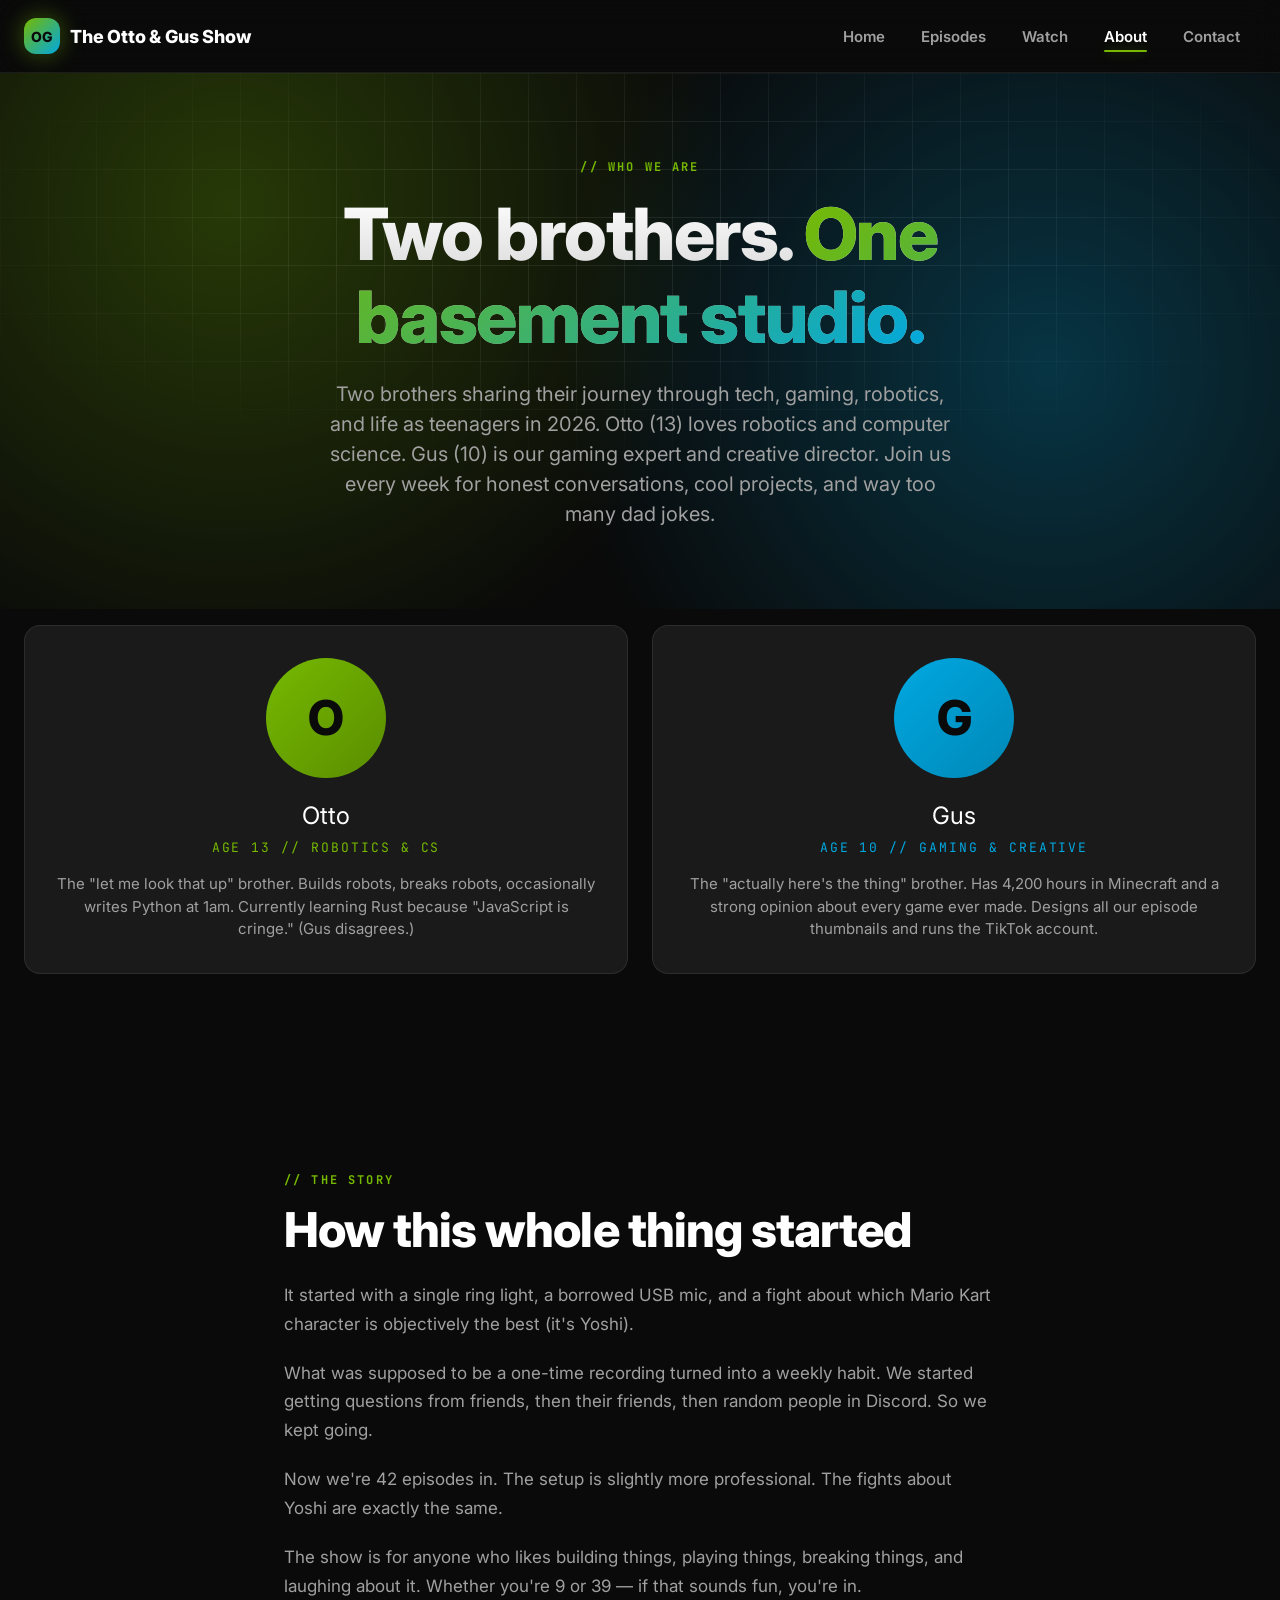
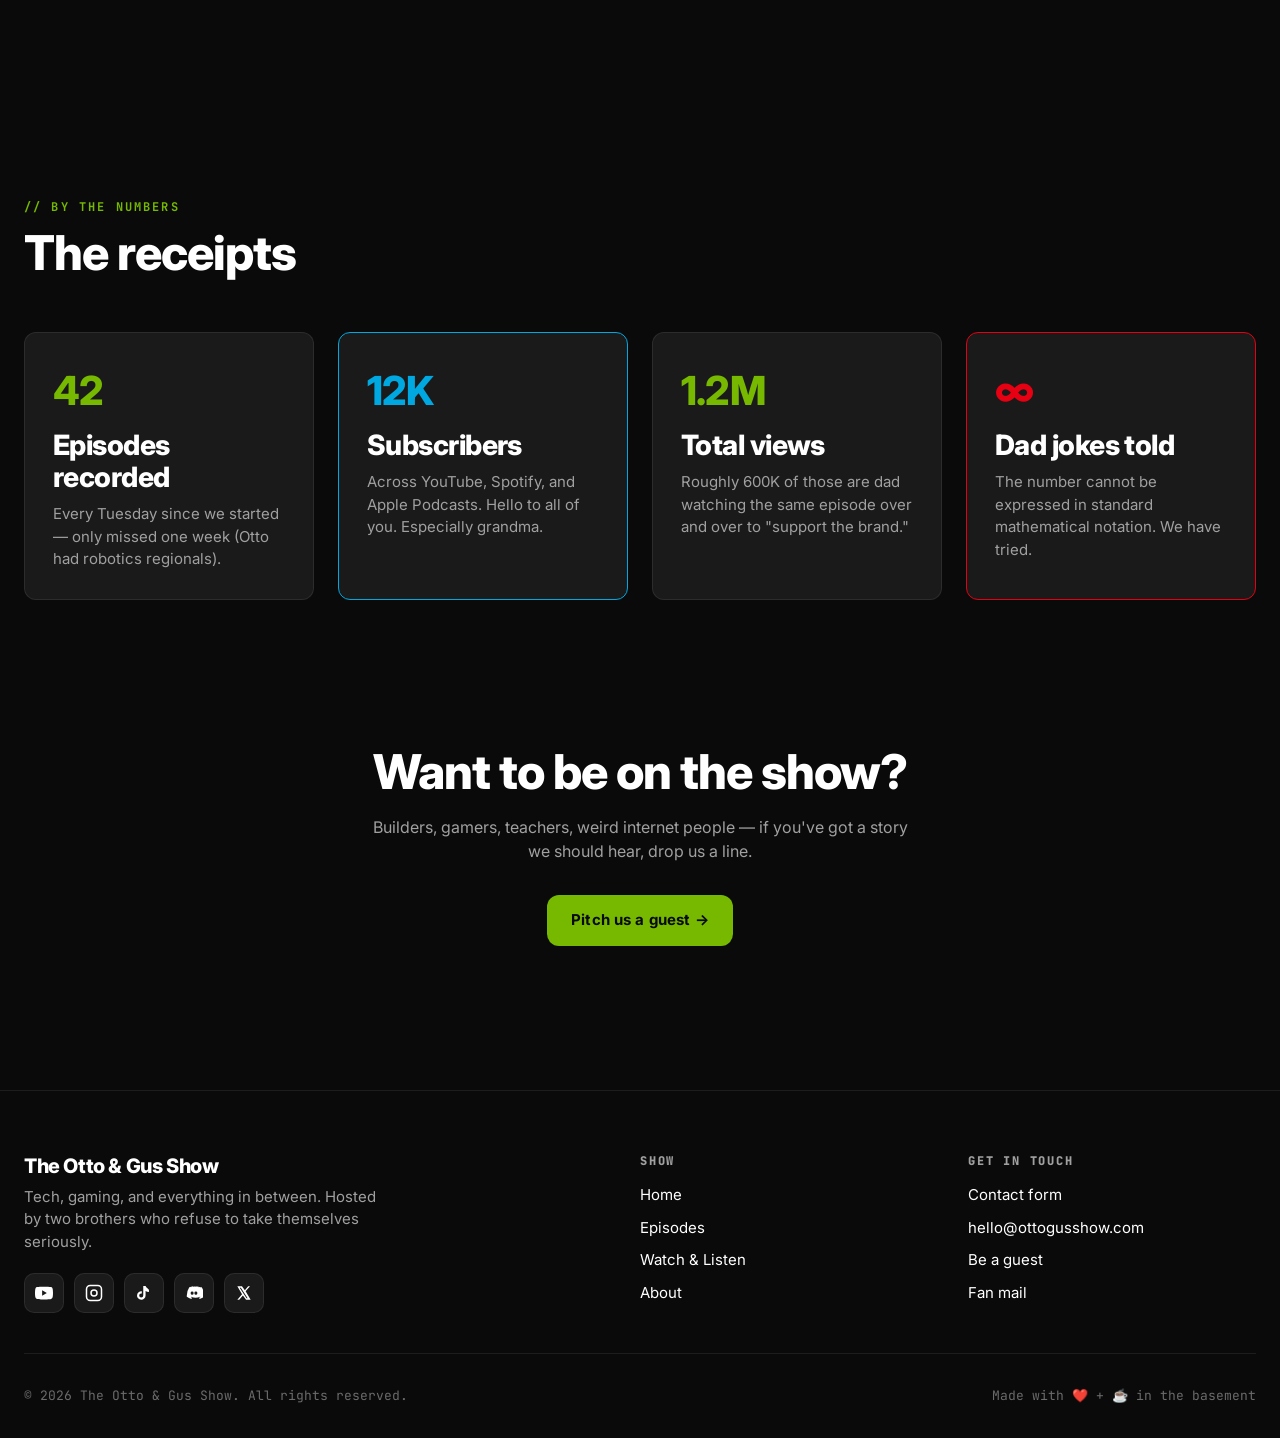
==== about.html @ 0ee4cf7f "Initial commit - The Otto & Gus Show website" ====
<!doctype html>
<html lang="en">
<head>
  <meta charset="utf-8" />
  <meta name="viewport" content="width=device-width, initial-scale=1" />
  <title>About — The Otto & Gus Show</title>
  <meta name="description" content="Two brothers, one podcast. Get to know Otto and Gus." />
  <link rel="stylesheet" href="css/main.css" />
</head>
<body>

  <!-- ==== NAVIGATION ==== -->
  <header class="nav">
    <div class="nav__inner">
      <a class="nav__brand" href="index.html"><span class="nav__logo">OG</span><span>The Otto &amp; Gus Show</span></a>
      <nav>
        <ul class="nav__links">
          <li><a class="nav__link" href="index.html">Home</a></li>
          <li><a class="nav__link" href="episodes.html">Episodes</a></li>
          <li><a class="nav__link" href="watch.html">Watch</a></li>
          <li><a class="nav__link nav__link--active" href="about.html">About</a></li>
          <li><a class="nav__link" href="contact.html">Contact</a></li>
        </ul>
      </nav>
      <button class="nav__toggle" aria-label="Toggle menu" data-nav-toggle>
        <svg width="22" height="22" viewBox="0 0 24 24" fill="none" stroke="currentColor" stroke-width="2.5" stroke-linecap="round"><line x1="3" y1="6" x2="21" y2="6"/><line x1="3" y1="12" x2="21" y2="12"/><line x1="3" y1="18" x2="21" y2="18"/></svg>
      </button>
    </div>
    <div class="nav__mobile" data-nav-mobile>
      <a href="index.html">Home</a>
      <a href="episodes.html">Episodes</a>
      <a href="watch.html">Watch</a>
      <a class="nav__link--active" href="about.html">About</a>
      <a href="contact.html">Contact</a>
    </div>
  </header>

  <!-- ==== INTRO ==== -->
  <section class="hero" style="padding: 5rem 0 3rem;">
    <div class="hero__inner">
      <span class="eyebrow">// Who we are</span>
      <h1 class="hero__title">Two brothers. <span class="hero__title-accent">One basement studio.</span></h1>
      <p class="hero__sub">
        Two brothers sharing their journey through tech, gaming, robotics, and life
        as teenagers in 2026. Otto (13) loves robotics and computer science. Gus (10)
        is our gaming expert and creative director. Join us every week for honest
        conversations, cool projects, and way too many dad jokes.
      </p>
    </div>
  </section>

  <!-- ==== HOSTS ==== -->
  <section style="padding-top: 1rem;">
    <div class="container">
      <div class="host-grid">

        <!-- Otto -->
        <article class="host host--otto">
          <div class="host__avatar">O</div>
          <div class="host__name">Otto</div>
          <div class="host__role">Age 13 // Robotics &amp; CS</div>
          <p class="host__bio">
            The "let me look that up" brother. Builds robots, breaks robots,
            occasionally writes Python at 1am. Currently learning Rust because
            "JavaScript is cringe." (Gus disagrees.)
          </p>
        </article>

        <!-- Gus -->
        <article class="host host--gus">
          <div class="host__avatar">G</div>
          <div class="host__name">Gus</div>
          <div class="host__role">Age 10 // Gaming &amp; Creative</div>
          <p class="host__bio">
            The "actually here's the thing" brother. Has 4,200 hours in Minecraft
            and a strong opinion about every game ever made. Designs all our
            episode thumbnails and runs the TikTok account.
          </p>
        </article>

      </div>
    </div>
  </section>

  <!-- ==== STORY ==== -->
  <section>
    <div class="container" style="max-width: 760px;">
      <span class="eyebrow">// The story</span>
      <h2 style="margin: 0.75rem 0 1.5rem;">How this whole thing started</h2>
      <div style="display: flex; flex-direction: column; gap: 1.25rem; color: var(--color-text-muted); font-size: 1.0625rem; line-height: 1.7;">
        <p>It started with a single ring light, a borrowed USB mic, and a fight about which Mario Kart character is objectively the best (it's Yoshi).</p>
        <p>What was supposed to be a one-time recording turned into a weekly habit. We started getting questions from friends, then their friends, then random people in Discord. So we kept going.</p>
        <p>Now we're 42 episodes in. The setup is slightly more professional. The fights about Yoshi are exactly the same.</p>
        <p>The show is for anyone who likes building things, playing things, breaking things, and laughing about it. Whether you're 9 or 39 — if that sounds fun, you're in.</p>
      </div>
    </div>
  </section>

  <!-- ==== FACTS / STATS ==== -->
  <section>
    <div class="container">
      <div class="section-head">
        <div class="section-head__lead">
          <span class="eyebrow">// By the numbers</span>
          <h2>The receipts</h2>
        </div>
      </div>
      <div class="feature-grid">
        <div class="feature">
          <div class="hero__stat-num" style="font-size: 2.5rem;">42</div>
          <h3 style="margin-top: 0.5rem;">Episodes recorded</h3>
          <p>Every Tuesday since we started — only missed one week (Otto had robotics regionals).</p>
        </div>
        <div class="feature" style="border-color: var(--color-interactive);">
          <div class="hero__stat-num" style="font-size: 2.5rem; color: var(--color-interactive);">12K</div>
          <h3 style="margin-top: 0.5rem;">Subscribers</h3>
          <p>Across YouTube, Spotify, and Apple Podcasts. Hello to all of you. Especially grandma.</p>
        </div>
        <div class="feature">
          <div class="hero__stat-num" style="font-size: 2.5rem;">1.2M</div>
          <h3 style="margin-top: 0.5rem;">Total views</h3>
          <p>Roughly 600K of those are dad watching the same episode over and over to "support the brand."</p>
        </div>
        <div class="feature" style="border-color: var(--color-alert);">
          <div class="hero__stat-num" style="font-size: 2.5rem; color: var(--color-alert);">∞</div>
          <h3 style="margin-top: 0.5rem;">Dad jokes told</h3>
          <p>The number cannot be expressed in standard mathematical notation. We have tried.</p>
        </div>
      </div>
    </div>
  </section>

  <!-- ==== CTA ==== -->
  <section style="padding: 3rem 0 5rem;">
    <div class="container center-text">
      <h2 style="margin-bottom: 1rem;">Want to be on the show?</h2>
      <p style="color: var(--color-text-muted); max-width: 540px; margin: 0 auto 2rem;">
        Builders, gamers, teachers, weird internet people — if you've got a story we should hear, drop us a line.
      </p>
      <a class="btn btn--primary" href="contact.html">Pitch us a guest →</a>
    </div>
  </section>

  <!-- ==== FOOTER ==== -->
  <footer class="footer">
    <div class="container">
      <div class="footer__grid">
        <div class="footer__brand">
          <h3>The Otto &amp; Gus Show</h3>
          <p>Tech, gaming, and everything in between. Hosted by two brothers who refuse to take themselves seriously.</p>
          <div class="socials" style="margin-top: 1.25rem;">
            <a class="social" href="#" aria-label="YouTube"><svg width="18" height="18" viewBox="0 0 24 24" fill="currentColor"><path d="M23.5 6.2a3 3 0 0 0-2.1-2.1C19.5 3.5 12 3.5 12 3.5s-7.5 0-9.4.6A3 3 0 0 0 .5 6.2C0 8.1 0 12 0 12s0 3.9.5 5.8a3 3 0 0 0 2.1 2.1c1.9.6 9.4.6 9.4.6s7.5 0 9.4-.6a3 3 0 0 0 2.1-2.1C24 15.9 24 12 24 12s0-3.9-.5-5.8zM9.5 15.6V8.4l6.3 3.6-6.3 3.6z"/></svg></a>
            <a class="social" href="#" aria-label="Instagram"><svg width="18" height="18" viewBox="0 0 24 24" fill="none" stroke="currentColor" stroke-width="2"><rect x="2" y="2" width="20" height="20" rx="5"/><circle cx="12" cy="12" r="4"/></svg></a>
            <a class="social" href="#" aria-label="TikTok"><svg width="18" height="18" viewBox="0 0 24 24" fill="currentColor"><path d="M16.6 5.8a4.8 4.8 0 0 1-2.5-3H11v12.6a2.7 2.7 0 1 1-2.7-2.7 2.6 2.6 0 0 1 .8.1V9.7a5.7 5.7 0 1 0 5 5.7V9.4a7.6 7.6 0 0 0 4.5 1.4V7.5a4.8 4.8 0 0 1-2-1.7z"/></svg></a>
            <a class="social" href="#" aria-label="Discord"><svg width="18" height="18" viewBox="0 0 24 24" fill="currentColor"><path d="M20.3 4.4A19.8 19.8 0 0 0 15.4 3l-.2.4a17.5 17.5 0 0 1 4.5 1.6 16 16 0 0 0-13.4 0 17.7 17.7 0 0 1 4.5-1.6L10.6 3a19.7 19.7 0 0 0-4.9 1.4A20.7 20.7 0 0 0 2.4 17a19.9 19.9 0 0 0 6 3l1.2-1.6a13 13 0 0 1-2-1l.5-.4a14 14 0 0 0 12 0l.5.4a13 13 0 0 1-2 1L19.6 20a19.9 19.9 0 0 0 6-3 20.6 20.6 0 0 0-3.3-12.6zM9.5 14.4a2 2 0 0 1-1.9-2.2 2 2 0 0 1 1.9-2.2 2 2 0 0 1 1.9 2.2 2 2 0 0 1-1.9 2.2zm5 0a2 2 0 0 1-1.9-2.2 2 2 0 0 1 1.9-2.2 2 2 0 0 1 1.9 2.2 2 2 0 0 1-1.9 2.2z"/></svg></a>
            <a class="social" href="#" aria-label="X"><svg width="16" height="16" viewBox="0 0 24 24" fill="currentColor"><path d="M18.244 2H21l-6.566 7.5L22 22h-6.844l-4.797-6.27L4.8 22H2l7.05-8.05L2 2h6.95l4.34 5.74L18.244 2zm-2.4 18h1.6L7.24 4H5.5l10.344 16z"/></svg></a>
          </div>
        </div>
        <div class="footer__col"><h5>Show</h5><ul><li><a href="index.html">Home</a></li><li><a href="episodes.html">Episodes</a></li><li><a href="watch.html">Watch &amp; Listen</a></li><li><a href="about.html">About</a></li></ul></div>
        <div class="footer__col"><h5>Get in touch</h5><ul><li><a href="contact.html">Contact form</a></li><li><a href="mailto:hello@ottogusshow.com">hello@ottogusshow.com</a></li><li><a href="contact.html">Be a guest</a></li><li><a href="contact.html">Fan mail</a></li></ul></div>
      </div>
      <div class="footer__bottom"><span>© 2026 The Otto &amp; Gus Show. All rights reserved.</span><span>Made with ❤️ + ☕ in the basement</span></div>
    </div>
  </footer>

  <script src="js/script.js" defer></script>
</body>
</html>
---- css/main.css ----
/* ============================================================
   main.css — The Otto & Gus Show
   ------------------------------------------------------------
   All layout, components, and animations live here.
   Colors live in colors.css — don't put hex codes in this file.
   ============================================================ */

@import url("colors.css");
@import url("https://fonts.googleapis.com/css2?family=Inter:wght@400;500;600;700;800&family=JetBrains+Mono:wght@400;700&display=swap");

/* ============================================================
   1. RESET & BASE
   ============================================================ */
*, *::before, *::after { box-sizing: border-box; margin: 0; padding: 0; }

html { scroll-behavior: smooth; }

body {
  font-family: "Inter", -apple-system, BlinkMacSystemFont, "Segoe UI", Arial, sans-serif;
  background: var(--color-bg);
  color: var(--color-text);
  line-height: 1.5;
  -webkit-font-smoothing: antialiased;
  text-rendering: optimizeLegibility;
  overflow-x: hidden;
}

img { max-width: 100%; display: block; }
a { color: var(--color-interactive); text-decoration: none; transition: color 0.2s ease; }
a:hover { color: var(--color-primary); }
button { font-family: inherit; cursor: pointer; border: none; background: none; color: inherit; }

/* ============================================================
   2. TYPOGRAPHY
   ------------------------------------------------------------
   Tech-forward, gaming-meets-startup feel.
   Inter for everything; JetBrains Mono for tags/badges.
   ============================================================ */
h1, h2, h3, h4, h5, h6 {
  font-weight: 800;
  line-height: 1.15;
  letter-spacing: -0.02em;
}
h1 { font-size: clamp(2.25rem, 5vw + 1rem, 4.5rem); }
h2 { font-size: clamp(1.75rem, 3vw + 1rem, 3rem); }
h3 { font-size: clamp(1.25rem, 1.5vw + 1rem, 1.75rem); }

.eyebrow {
  font-family: "JetBrains Mono", monospace;
  font-size: 0.75rem;
  font-weight: 700;
  letter-spacing: 0.18em;
  text-transform: uppercase;
  color: var(--color-primary);
  display: inline-block;
}

.text-muted { color: var(--color-text-muted); }
.text-mono { font-family: "JetBrains Mono", monospace; }

/* ============================================================
   3. LAYOUT — container & section rhythm
   ============================================================ */
.container {
  width: 100%;
  max-width: 1280px;
  margin: 0 auto;
  padding: 0 1.5rem;
}

section { padding: 5rem 0; }
@media (min-width: 768px) { section { padding: 6rem 0; } }

/* ============================================================
   4. NAVIGATION BAR
   ------------------------------------------------------------
   Sticky glass-blur top bar. Active page link gets an
   NVIDIA-green underline glow.
   ============================================================ */
.nav {
  position: sticky;
  top: 0;
  z-index: 100;
  backdrop-filter: blur(16px);
  -webkit-backdrop-filter: blur(16px);
  background: var(--color-surface-overlay);
  border-bottom: 1px solid var(--color-border);
}

.nav__inner {
  display: flex;
  align-items: center;
  justify-content: space-between;
  height: 72px;
  max-width: 1280px;
  margin: 0 auto;
  padding: 0 1.5rem;
}

.nav__brand {
  display: flex;
  align-items: center;
  gap: 0.625rem;
  font-weight: 800;
  font-size: 1.125rem;
  letter-spacing: -0.01em;
  color: var(--color-text);
}
.nav__brand:hover { color: var(--color-text); }

.nav__logo {
  width: 36px;
  height: 36px;
  border-radius: 12px;
  background: linear-gradient(135deg, var(--color-primary), var(--color-interactive));
  display: grid;
  place-items: center;
  color: var(--color-bg);
  font-weight: 800;
  font-size: 0.875rem;
  box-shadow: 0 0 24px var(--color-glow-primary);
}

.nav__links {
  display: none;
  gap: 0.25rem;
  list-style: none;
}
@media (min-width: 768px) { .nav__links { display: flex; } }

.nav__link {
  position: relative;
  padding: 0.625rem 1rem;
  border-radius: 10px;
  font-size: 0.9375rem;
  font-weight: 600;
  color: var(--color-text-muted);
  transition: color 0.2s ease, background 0.2s ease;
}
.nav__link:hover { color: var(--color-text); background: var(--color-surface); }

.nav__link--active {
  color: var(--color-text);
}
.nav__link--active::after {
  content: "";
  position: absolute;
  left: 1rem;
  right: 1rem;
  bottom: 4px;
  height: 2px;
  background: var(--color-primary);
  border-radius: 2px;
  box-shadow: 0 0 12px var(--color-glow-primary);
}

.nav__toggle {
  display: grid;
  place-items: center;
  width: 40px;
  height: 40px;
  border-radius: 10px;
  color: var(--color-text);
}
.nav__toggle:hover { background: var(--color-surface); }
@media (min-width: 768px) { .nav__toggle { display: none; } }

.nav__mobile {
  display: none;
  flex-direction: column;
  gap: 0.25rem;
  padding: 1rem 1.5rem 1.5rem;
  border-top: 1px solid var(--color-border);
}
.nav__mobile.is-open { display: flex; }
.nav__mobile a {
  padding: 0.875rem 1rem;
  border-radius: 10px;
  font-weight: 600;
  color: var(--color-text-muted);
}
.nav__mobile a:hover { color: var(--color-text); background: var(--color-surface); }
.nav__mobile a.nav__link--active { color: var(--color-text); background: var(--color-surface); border-left: 3px solid var(--color-primary); }

/* ============================================================
   5. BUTTONS
   ============================================================ */
.btn {
  display: inline-flex;
  align-items: center;
  justify-content: center;
  gap: 0.5rem;
  padding: 0.875rem 1.5rem;
  border-radius: 12px;
  font-weight: 700;
  font-size: 0.9375rem;
  letter-spacing: 0.01em;
  transition: transform 0.2s ease, box-shadow 0.2s ease, background 0.2s ease;
  white-space: nowrap;
}

.btn--primary {
  background: var(--color-primary);
  color: var(--color-bg);
  box-shadow: 0 0 0 var(--color-glow-primary);
}
.btn--primary:hover {
  background: var(--color-nvidia-green-dark);
  color: var(--color-bg);
  transform: translateY(-2px) scale(1.02);
  box-shadow: 0 8px 32px var(--color-glow-primary);
}

.btn--secondary {
  background: transparent;
  color: var(--color-text);
  border: 2px solid var(--color-interactive);
}
.btn--secondary:hover {
  background: var(--color-interactive);
  color: var(--color-bg);
  transform: translateY(-2px) scale(1.02);
  box-shadow: 0 8px 32px var(--color-glow-interactive);
}

.btn--alert {
  background: var(--color-alert);
  color: #fff;
}
.btn--alert:hover {
  background: var(--color-nintendo-red-dark);
  color: #fff;
  transform: translateY(-2px) scale(1.02);
  box-shadow: 0 8px 32px var(--color-glow-alert);
}

.btn--ghost {
  color: var(--color-interactive);
  padding: 0.625rem 0;
  border-radius: 0;
}
.btn--ghost:hover { color: var(--color-primary); transform: translateX(4px); }

.btn--sm { padding: 0.625rem 1rem; font-size: 0.8125rem; }

/* ============================================================
   6. BADGES
   ============================================================ */
.badge {
  display: inline-flex;
  align-items: center;
  gap: 0.375rem;
  padding: 0.3125rem 0.625rem;
  border-radius: 999px;
  font-family: "JetBrains Mono", monospace;
  font-size: 0.6875rem;
  font-weight: 700;
  letter-spacing: 0.1em;
  text-transform: uppercase;
}

.badge--new {
  background: var(--color-alert);
  color: #fff;
  animation: pulse-red 1.6s ease-in-out infinite;
}

.badge--live {
  background: var(--color-alert);
  color: #fff;
}
.badge--live::before {
  content: "";
  width: 6px;
  height: 6px;
  border-radius: 50%;
  background: #fff;
  animation: pulse-dot 1s ease-in-out infinite;
}

.badge--neutral {
  background: var(--color-surface-elevated);
  color: var(--color-text-muted);
  border: 1px solid var(--color-border-strong);
}

.badge--green {
  background: rgba(118, 185, 0, 0.12);
  color: var(--color-primary);
  border: 1px solid var(--color-primary);
}

.badge--cyan {
  background: rgba(0, 168, 225, 0.12);
  color: var(--color-interactive);
  border: 1px solid var(--color-interactive);
}

@keyframes pulse-red {
  0%, 100% { box-shadow: 0 0 0 0 var(--color-glow-alert); }
  50%      { box-shadow: 0 0 0 10px rgba(230, 0, 18, 0); }
}
@keyframes pulse-dot {
  0%, 100% { opacity: 1; transform: scale(1); }
  50%      { opacity: 0.6; transform: scale(0.85); }
}

/* ============================================================
   7. HERO — landing page hero section
   ============================================================ */
.hero {
  position: relative;
  padding: 6rem 0 5rem;
  overflow: hidden;
  isolation: isolate;
}

/* Subtle tech grid pattern overlay */
.hero::before {
  content: "";
  position: absolute;
  inset: 0;
  background-image:
    linear-gradient(var(--color-border) 1px, transparent 1px),
    linear-gradient(90deg, var(--color-border) 1px, transparent 1px);
  background-size: 48px 48px;
  mask-image: radial-gradient(ellipse 80% 60% at 50% 30%, #000 30%, transparent 75%);
  -webkit-mask-image: radial-gradient(ellipse 80% 60% at 50% 30%, #000 30%, transparent 75%);
  z-index: -2;
}

/* Soft colored glows behind the hero */
.hero::after {
  content: "";
  position: absolute;
  inset: 0;
  background:
    radial-gradient(circle at 18% 25%, var(--color-glow-primary), transparent 45%),
    radial-gradient(circle at 82% 55%, var(--color-glow-interactive), transparent 45%);
  opacity: 0.6;
  z-index: -1;
  pointer-events: none;
}

.hero__inner {
  max-width: 880px;
  margin: 0 auto;
  text-align: center;
  padding: 0 1.5rem;
}

.hero__title {
  margin: 1rem 0 1.25rem;
  background: linear-gradient(180deg, #fff 0%, #b8b8b8 100%);
  -webkit-background-clip: text;
  background-clip: text;
  -webkit-text-fill-color: transparent;
}

.hero__title-accent {
  background: linear-gradient(135deg, var(--color-primary) 0%, var(--color-interactive) 100%);
  -webkit-background-clip: text;
  background-clip: text;
  -webkit-text-fill-color: transparent;
}

.hero__sub {
  font-size: clamp(1rem, 1vw + 0.75rem, 1.25rem);
  color: var(--color-text-muted);
  max-width: 640px;
  margin: 0 auto 2rem;
}

.hero__ctas {
  display: flex;
  flex-wrap: wrap;
  gap: 0.875rem;
  justify-content: center;
}

.hero__stats {
  display: flex;
  flex-wrap: wrap;
  justify-content: center;
  gap: 2.5rem;
  margin-top: 4rem;
  padding-top: 3rem;
  border-top: 1px solid var(--color-border);
}
.hero__stat-num {
  font-size: 2.25rem;
  font-weight: 800;
  color: var(--color-primary);
  letter-spacing: -0.02em;
}
.hero__stat-label {
  font-size: 0.8125rem;
  color: var(--color-text-muted);
  font-family: "JetBrains Mono", monospace;
  text-transform: uppercase;
  letter-spacing: 0.15em;
}

/* ============================================================
   8. SECTION HEADER
   ============================================================ */
.section-head {
  display: flex;
  flex-wrap: wrap;
  justify-content: space-between;
  align-items: flex-end;
  gap: 1.5rem;
  margin-bottom: 2.5rem;
}
.section-head__lead { max-width: 640px; }
.section-head__lead h2 { margin: 0.5rem 0 0.75rem; }
.section-head__lead p { color: var(--color-text-muted); }

/* ============================================================
   9. EPISODE CARD
   ------------------------------------------------------------
   The signature reusable component. Copy the full <article> block
   from any HTML page to add a new episode.
   ============================================================ */
.episode-grid {
  display: grid;
  grid-template-columns: repeat(auto-fill, minmax(300px, 1fr));
  gap: 1.5rem;
}

.episode-card {
  position: relative;
  background: var(--color-surface);
  border: 1px solid var(--color-border);
  border-radius: 12px;
  overflow: hidden;
  transition: transform 0.3s ease, box-shadow 0.3s ease, border-color 0.3s ease;
  display: flex;
  flex-direction: column;
}
.episode-card:hover {
  transform: translateY(-6px) scale(1.015);
  border-color: var(--color-primary);
  box-shadow:
    0 16px 40px rgba(0, 0, 0, 0.5),
    0 0 0 1px var(--color-glow-primary),
    0 0 32px var(--color-glow-primary);
}

.episode-card--featured {
  grid-column: 1 / -1;
}
@media (min-width: 768px) {
  .episode-card--featured { grid-column: span 2; }
  .episode-card--featured .episode-card__media { aspect-ratio: 16 / 9; }
}

.episode-card__media {
  position: relative;
  aspect-ratio: 16 / 9;
  overflow: hidden;
  background: var(--color-surface-elevated);
}
.episode-card__media img {
  width: 100%;
  height: 100%;
  object-fit: cover;
  transition: transform 0.5s ease;
}
.episode-card:hover .episode-card__media img { transform: scale(1.06); }

.episode-card__media::after {
  content: "";
  position: absolute;
  inset: 0;
  background: linear-gradient(180deg, transparent 40%, rgba(10, 10, 10, 0.85) 100%);
  opacity: 0;
  transition: opacity 0.3s ease;
}
.episode-card:hover .episode-card__media::after { opacity: 1; }

.episode-card__play {
  position: absolute;
  inset: 0;
  display: grid;
  place-items: center;
  opacity: 0;
  transition: opacity 0.3s ease;
}
.episode-card:hover .episode-card__play { opacity: 1; }
.episode-card__play span {
  width: 64px;
  height: 64px;
  border-radius: 50%;
  background: var(--color-primary);
  color: var(--color-bg);
  display: grid;
  place-items: center;
  box-shadow: 0 8px 32px var(--color-glow-primary);
}

.episode-card__badges {
  position: absolute;
  top: 12px;
  left: 12px;
  display: flex;
  gap: 0.5rem;
  z-index: 2;
}

.episode-card__duration {
  position: absolute;
  bottom: 12px;
  right: 12px;
  padding: 4px 10px;
  border-radius: 6px;
  background: rgba(10, 10, 10, 0.85);
  backdrop-filter: blur(8px);
  font-family: "JetBrains Mono", monospace;
  font-size: 0.75rem;
  font-weight: 700;
  z-index: 2;
}

.episode-card__body {
  padding: 1.25rem 1.25rem 1.5rem;
  display: flex;
  flex-direction: column;
  gap: 0.625rem;
  flex: 1;
}
.episode-card__meta {
  display: flex;
  align-items: center;
  gap: 0.625rem;
  font-family: "JetBrains Mono", monospace;
  font-size: 0.75rem;
  color: var(--color-text-muted);
  text-transform: uppercase;
  letter-spacing: 0.1em;
}
.episode-card__meta-dot {
  width: 4px;
  height: 4px;
  border-radius: 50%;
  background: var(--color-text-muted);
}
.episode-card__title {
  font-size: 1.125rem;
  font-weight: 700;
  color: var(--color-text);
  letter-spacing: -0.01em;
  line-height: 1.3;
}
.episode-card__desc {
  color: var(--color-text-muted);
  font-size: 0.9375rem;
  line-height: 1.55;
}
.episode-card__footer {
  margin-top: auto;
  padding-top: 0.75rem;
  display: flex;
  align-items: center;
  justify-content: space-between;
}
.episode-card__num {
  font-family: "JetBrains Mono", monospace;
  font-size: 0.6875rem;
  font-weight: 700;
  color: var(--color-text-faint);
  letter-spacing: 0.15em;
}

/* ============================================================
   10. INTRO / FEATURE GRID
   ============================================================ */
.feature-grid {
  display: grid;
  grid-template-columns: repeat(auto-fit, minmax(260px, 1fr));
  gap: 1.5rem;
}
.feature {
  padding: 1.75rem;
  background: var(--color-surface);
  border: 1px solid var(--color-border);
  border-radius: 12px;
  transition: transform 0.3s ease, border-color 0.3s ease, box-shadow 0.3s ease;
}
.feature:hover {
  transform: translateY(-4px);
  border-color: var(--color-interactive);
  box-shadow: 0 12px 32px var(--color-glow-interactive);
}
.feature__icon {
  display: grid;
  place-items: center;
  width: 48px;
  height: 48px;
  margin-bottom: 1rem;
  border-radius: 12px;
  background: rgba(118, 185, 0, 0.12);
  color: var(--color-primary);
  border: 1px solid rgba(118, 185, 0, 0.3);
}
.feature h3 { margin-bottom: 0.625rem; }
.feature p { color: var(--color-text-muted); font-size: 0.9375rem; }

/* ============================================================
   11. ABOUT — host cards
   ============================================================ */
.host-grid {
  display: grid;
  grid-template-columns: repeat(auto-fit, minmax(280px, 1fr));
  gap: 1.5rem;
}
.host {
  background: var(--color-surface);
  border: 1px solid var(--color-border);
  border-radius: 16px;
  padding: 2rem;
  text-align: center;
  transition: transform 0.3s ease, border-color 0.3s ease, box-shadow 0.3s ease;
}
.host:hover {
  transform: translateY(-4px);
  box-shadow: 0 12px 32px rgba(0, 0, 0, 0.4);
}
.host--otto:hover { border-color: var(--color-primary); box-shadow: 0 12px 32px var(--color-glow-primary); }
.host--gus:hover  { border-color: var(--color-interactive); box-shadow: 0 12px 32px var(--color-glow-interactive); }

.host__avatar {
  width: 120px;
  height: 120px;
  border-radius: 50%;
  margin: 0 auto 1.25rem;
  display: grid;
  place-items: center;
  font-size: 3rem;
  font-weight: 800;
  color: var(--color-bg);
}
.host--otto .host__avatar { background: linear-gradient(135deg, var(--color-primary), var(--color-nvidia-green-dark)); }
.host--gus .host__avatar  { background: linear-gradient(135deg, var(--color-interactive), var(--color-ps-cyan-dark)); }

.host__name { font-size: 1.5rem; margin-bottom: 0.25rem; }
.host__role {
  font-family: "JetBrains Mono", monospace;
  font-size: 0.8125rem;
  text-transform: uppercase;
  letter-spacing: 0.15em;
  margin-bottom: 1rem;
}
.host--otto .host__role { color: var(--color-primary); }
.host--gus .host__role  { color: var(--color-interactive); }
.host__bio { color: var(--color-text-muted); font-size: 0.9375rem; }

/* ============================================================
   12. WATCH — embedded YouTube + listen-on links
   ============================================================ */
.video-frame {
  position: relative;
  aspect-ratio: 16 / 9;
  border-radius: 16px;
  overflow: hidden;
  border: 1px solid var(--color-border-strong);
  box-shadow:
    0 0 0 1px var(--color-glow-primary),
    0 16px 64px rgba(0, 0, 0, 0.5);
}
.video-frame iframe {
  position: absolute;
  inset: 0;
  width: 100%;
  height: 100%;
  border: 0;
}

.platform-grid {
  display: grid;
  grid-template-columns: repeat(auto-fit, minmax(180px, 1fr));
  gap: 1rem;
  margin-top: 2.5rem;
}
.platform {
  display: flex;
  align-items: center;
  gap: 0.875rem;
  padding: 1rem 1.25rem;
  background: var(--color-surface);
  border: 1px solid var(--color-border);
  border-radius: 12px;
  font-weight: 600;
  color: var(--color-text);
  transition: transform 0.2s ease, border-color 0.2s ease, box-shadow 0.2s ease;
}
.platform:hover {
  transform: translateY(-3px) scale(1.02);
  border-color: var(--color-interactive);
  color: var(--color-text);
  box-shadow: 0 8px 24px var(--color-glow-interactive);
}
.platform__icon {
  display: grid;
  place-items: center;
  width: 36px;
  height: 36px;
  border-radius: 8px;
  background: var(--color-surface-elevated);
  color: var(--color-interactive);
  flex-shrink: 0;
}
.platform__label small {
  display: block;
  font-size: 0.6875rem;
  font-family: "JetBrains Mono", monospace;
  text-transform: uppercase;
  letter-spacing: 0.12em;
  color: var(--color-text-muted);
  font-weight: 700;
}

/* ============================================================
   13. CONTACT FORM
   ============================================================ */
.contact-shell {
  display: grid;
  gap: 3rem;
  grid-template-columns: 1fr;
  align-items: start;
}
@media (min-width: 960px) {
  .contact-shell { grid-template-columns: 1fr 1.4fr; gap: 4rem; }
}

.form {
  display: flex;
  flex-direction: column;
  gap: 1.25rem;
  background: var(--color-surface);
  border: 1px solid var(--color-border);
  border-radius: 16px;
  padding: 2rem;
}
.form__row {
  display: grid;
  grid-template-columns: 1fr;
  gap: 1.25rem;
}
@media (min-width: 640px) {
  .form__row--two { grid-template-columns: 1fr 1fr; }
}
.field { display: flex; flex-direction: column; gap: 0.5rem; }
.field label {
  font-family: "JetBrains Mono", monospace;
  font-size: 0.75rem;
  text-transform: uppercase;
  letter-spacing: 0.12em;
  color: var(--color-text-muted);
  font-weight: 700;
}
.field input,
.field select,
.field textarea {
  background: var(--color-bg);
  border: 1px solid var(--color-border-strong);
  border-radius: 10px;
  padding: 0.875rem 1rem;
  color: var(--color-text);
  font: inherit;
  font-size: 0.9375rem;
  transition: border-color 0.2s ease, box-shadow 0.2s ease;
}
.field textarea { resize: vertical; min-height: 140px; }
.field input:focus,
.field select:focus,
.field textarea:focus {
  outline: none;
  border-color: var(--color-primary);
  box-shadow: 0 0 0 3px var(--color-glow-primary);
}
.form__success {
  display: none;
  padding: 1rem 1.25rem;
  background: rgba(118, 185, 0, 0.12);
  border: 1px solid var(--color-primary);
  border-radius: 10px;
  color: var(--color-primary);
  font-weight: 600;
}
.form__success.is-visible { display: block; }

.contact-info { display: flex; flex-direction: column; gap: 1.25rem; }
.info-card {
  background: var(--color-surface);
  border: 1px solid var(--color-border);
  border-radius: 12px;
  padding: 1.5rem;
}
.info-card h4 { font-size: 1rem; margin-bottom: 0.5rem; }
.info-card p { color: var(--color-text-muted); font-size: 0.9375rem; }
.info-card a { word-break: break-all; }

/* ============================================================
   14. FOOTER
   ============================================================ */
.footer {
  border-top: 1px solid var(--color-border);
  padding: 4rem 0 2rem;
  margin-top: 4rem;
}
.footer__grid {
  display: grid;
  grid-template-columns: 1fr;
  gap: 2.5rem;
  margin-bottom: 2.5rem;
}
@media (min-width: 768px) {
  .footer__grid { grid-template-columns: 2fr 1fr 1fr; }
}
.footer__brand h3 { font-size: 1.25rem; margin-bottom: 0.5rem; }
.footer__brand p { color: var(--color-text-muted); max-width: 360px; font-size: 0.9375rem; }

.footer__col h5 {
  font-family: "JetBrains Mono", monospace;
  font-size: 0.75rem;
  text-transform: uppercase;
  letter-spacing: 0.15em;
  color: var(--color-text-muted);
  margin-bottom: 0.875rem;
}
.footer__col ul { list-style: none; display: flex; flex-direction: column; gap: 0.5rem; }
.footer__col a { color: var(--color-text); font-size: 0.9375rem; }
.footer__col a:hover { color: var(--color-interactive); }

.socials { display: flex; gap: 0.625rem; flex-wrap: wrap; }
.social {
  width: 40px;
  height: 40px;
  display: grid;
  place-items: center;
  border-radius: 10px;
  background: var(--color-surface);
  border: 1px solid var(--color-border);
  color: var(--color-text);
  transition: transform 0.2s ease, background 0.2s ease, color 0.2s ease, box-shadow 0.2s ease;
}
.social:hover {
  background: var(--color-interactive);
  color: var(--color-bg);
  transform: translateY(-3px) scale(1.08);
  box-shadow: 0 6px 20px var(--color-glow-interactive);
}

.footer__bottom {
  display: flex;
  justify-content: space-between;
  align-items: center;
  flex-wrap: wrap;
  gap: 1rem;
  padding-top: 2rem;
  border-top: 1px solid var(--color-border);
  font-size: 0.8125rem;
  color: var(--color-text-faint);
  font-family: "JetBrains Mono", monospace;
}

/* ============================================================
   15. STYLE GUIDE PAGE
   ============================================================ */
.guide-section { padding: 3rem 0; border-bottom: 1px solid var(--color-border); }
.guide-section:last-child { border-bottom: 0; }
.swatch-grid {
  display: grid;
  grid-template-columns: repeat(auto-fill, minmax(180px, 1fr));
  gap: 1rem;
}
.swatch {
  border-radius: 12px;
  overflow: hidden;
  background: var(--color-surface);
  border: 1px solid var(--color-border);
}
.swatch__chip { height: 110px; }
.swatch__body { padding: 0.875rem 1rem 1.125rem; }
.swatch__name { font-weight: 700; font-size: 0.9375rem; }
.swatch__hex {
  font-family: "JetBrains Mono", monospace;
  font-size: 0.75rem;
  color: var(--color-text-muted);
  display: block;
  margin-top: 2px;
}
.swatch__var {
  display: block;
  margin-top: 6px;
  font-family: "JetBrains Mono", monospace;
  font-size: 0.6875rem;
  color: var(--color-primary);
}

.demo-row {
  display: flex;
  flex-wrap: wrap;
  gap: 0.875rem;
  align-items: center;
  margin-bottom: 1.25rem;
}

.code-block {
  background: var(--color-surface);
  border: 1px solid var(--color-border);
  border-radius: 12px;
  padding: 1.25rem 1.5rem;
  font-family: "JetBrains Mono", monospace;
  font-size: 0.8125rem;
  color: var(--color-text-muted);
  overflow-x: auto;
  white-space: pre;
  line-height: 1.7;
}
.code-block .k { color: var(--color-primary); }
.code-block .s { color: var(--color-interactive); }

/* ============================================================
   16. UTILITIES
   ============================================================ */
.center-text { text-align: center; }
.mt-sm { margin-top: 1rem; }
.mt-md { margin-top: 2rem; }
.mt-lg { margin-top: 3rem; }
.flex-center { display: flex; align-items: center; justify-content: center; gap: 0.625rem; }

/* Reveal-on-scroll baseline */
.reveal {
  opacity: 0;
  transform: translateY(24px);
  transition: opacity 0.6s ease, transform 0.6s ease;
}
.reveal.is-visible { opacity: 1; transform: none; }

@media (prefers-reduced-motion: reduce) {
  *, *::before, *::after {
    animation-duration: 0.01ms !important;
    transition-duration: 0.01ms !important;
  }
  .reveal { opacity: 1; transform: none; }
}
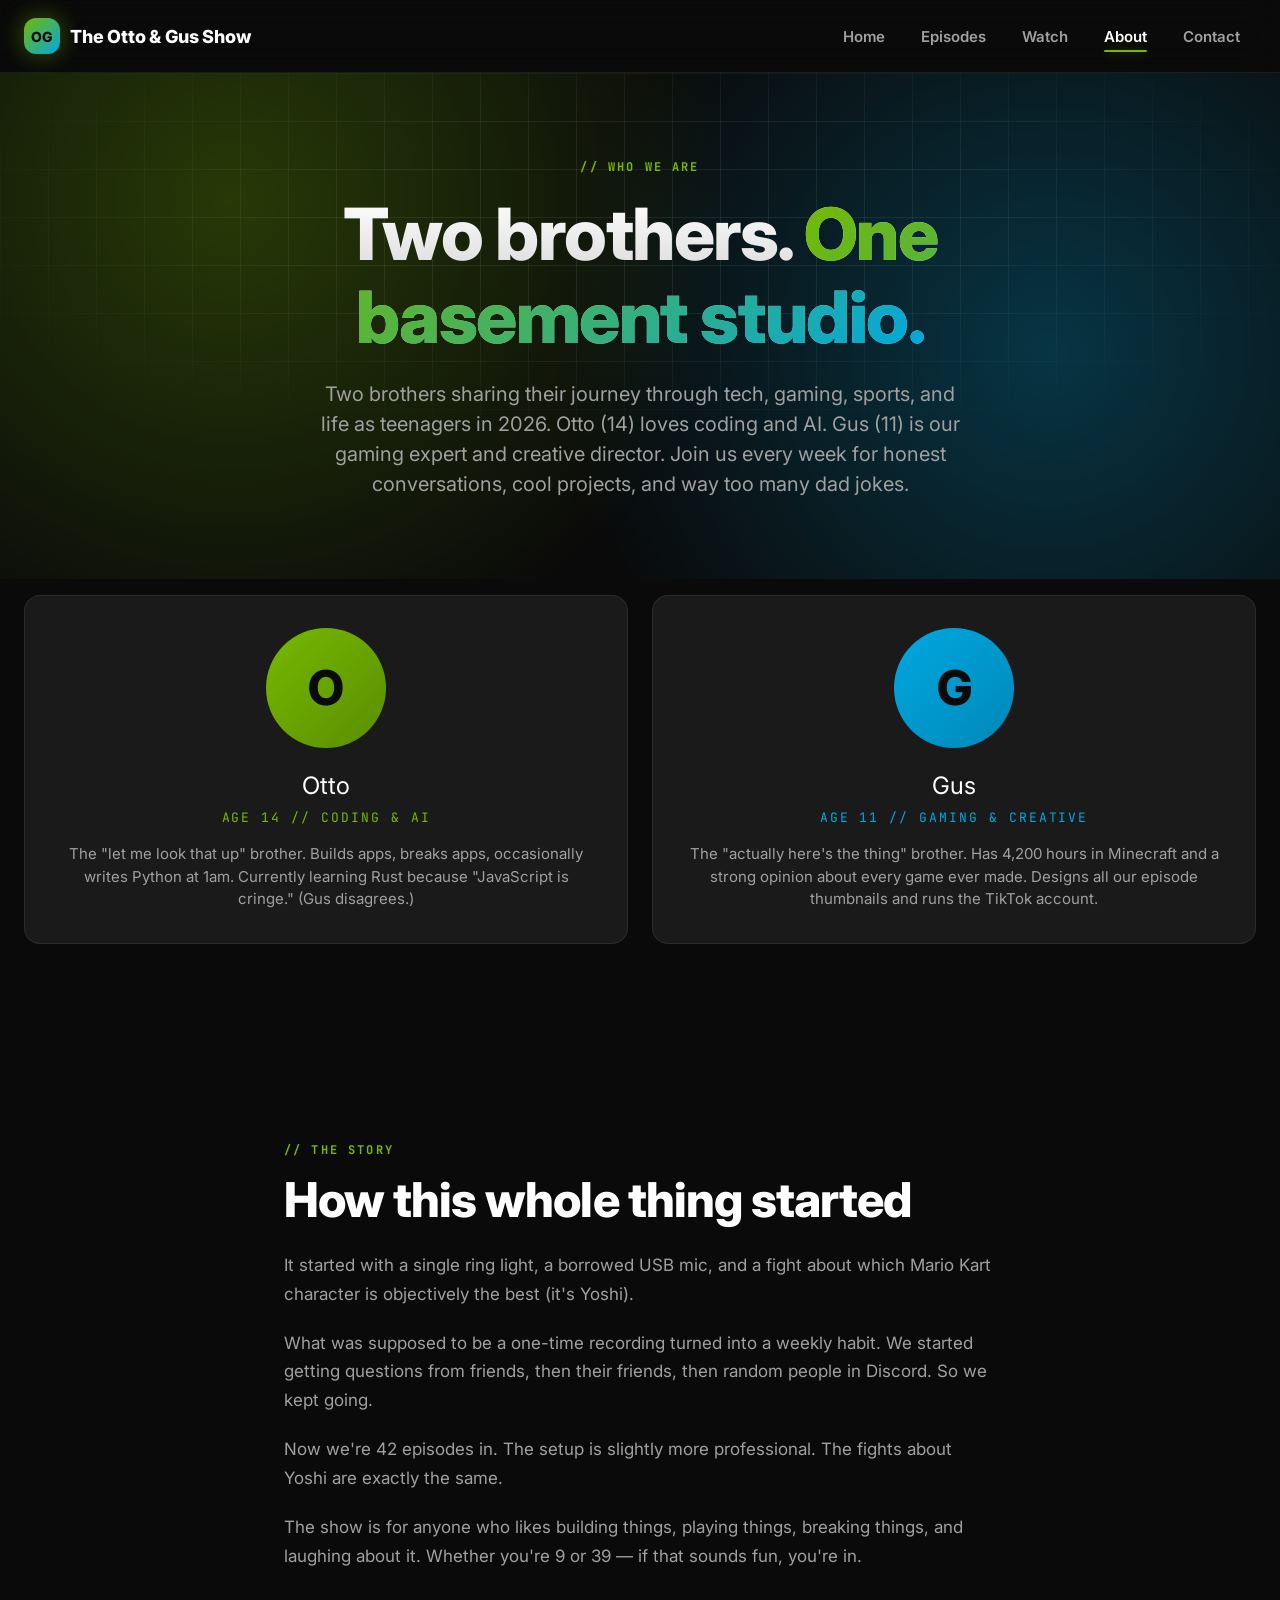
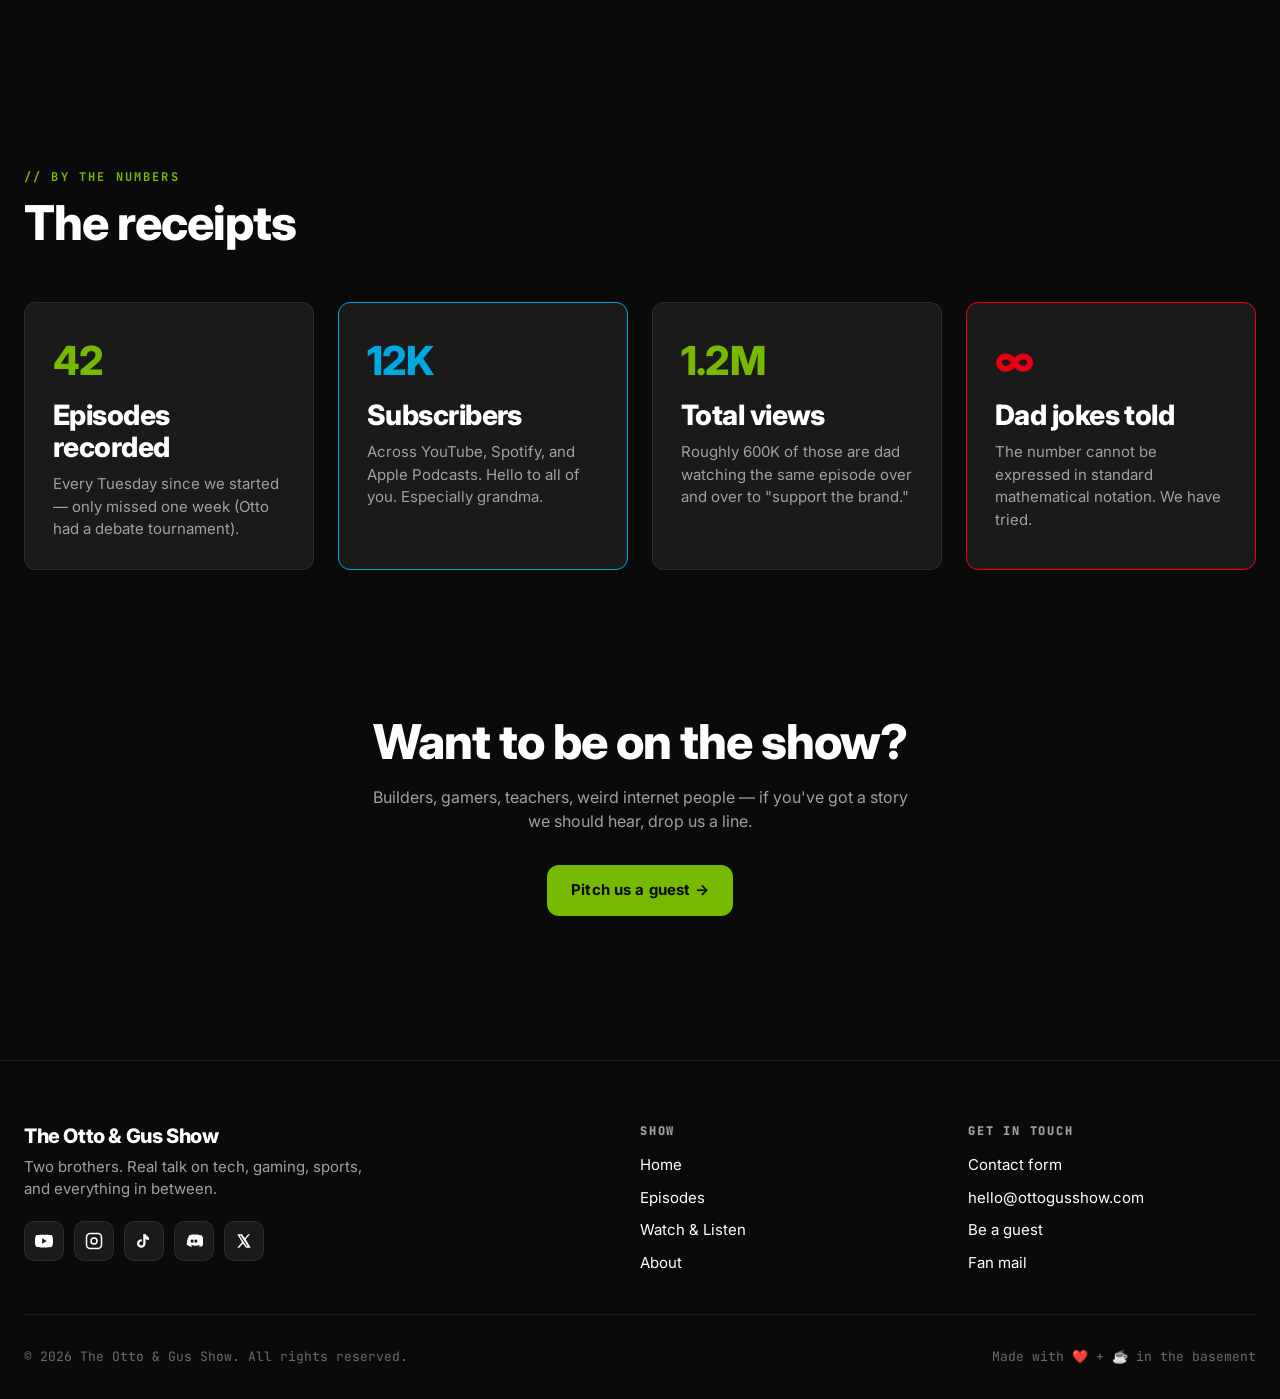
==== commit 61431d12: "Remove all robotics, fix ages, swap Episode 41 to sports" ====
--- a/about.html
+++ b/about.html
@@ -41,8 +41,8 @@
       <span class="eyebrow">// Who we are</span>
       <h1 class="hero__title">Two brothers. <span class="hero__title-accent">One basement studio.</span></h1>
       <p class="hero__sub">
-        Two brothers sharing their journey through tech, gaming, robotics, and life
-        as teenagers in 2026. Otto (13) loves robotics and computer science. Gus (10)
+        Two brothers sharing their journey through tech, gaming, sports, and life
+        as teenagers in 2026. Otto (14) loves coding and AI. Gus (11)
         is our gaming expert and creative director. Join us every week for honest
         conversations, cool projects, and way too many dad jokes.
       </p>
@@ -58,9 +58,9 @@
         <article class="host host--otto">
           <div class="host__avatar">O</div>
           <div class="host__name">Otto</div>
-          <div class="host__role">Age 13 // Robotics &amp; CS</div>
+          <div class="host__role">Age 14 // Coding &amp; AI</div>
           <p class="host__bio">
-            The "let me look that up" brother. Builds robots, breaks robots,
+            The "let me look that up" brother. Builds apps, breaks apps,
             occasionally writes Python at 1am. Currently learning Rust because
             "JavaScript is cringe." (Gus disagrees.)
           </p>
@@ -70,7 +70,7 @@
         <article class="host host--gus">
           <div class="host__avatar">G</div>
           <div class="host__name">Gus</div>
-          <div class="host__role">Age 10 // Gaming &amp; Creative</div>
+          <div class="host__role">Age 11 // Gaming &amp; Creative</div>
           <p class="host__bio">
             The "actually here's the thing" brother. Has 4,200 hours in Minecraft
             and a strong opinion about every game ever made. Designs all our
@@ -109,7 +109,7 @@
         <div class="feature">
           <div class="hero__stat-num" style="font-size: 2.5rem;">42</div>
           <h3 style="margin-top: 0.5rem;">Episodes recorded</h3>
-          <p>Every Tuesday since we started — only missed one week (Otto had robotics regionals).</p>
+          <p>Every Tuesday since we started — only missed one week (Otto had a debate tournament).</p>
         </div>
         <div class="feature" style="border-color: var(--color-interactive);">
           <div class="hero__stat-num" style="font-size: 2.5rem; color: var(--color-interactive);">12K</div>
@@ -147,7 +147,7 @@
       <div class="footer__grid">
         <div class="footer__brand">
           <h3>The Otto &amp; Gus Show</h3>
-          <p>Tech, gaming, and everything in between. Hosted by two brothers who refuse to take themselves seriously.</p>
+          <p>Two brothers. Real talk on tech, gaming, sports, and everything in between.</p>
           <div class="socials" style="margin-top: 1.25rem;">
             <a class="social" href="#" aria-label="YouTube"><svg width="18" height="18" viewBox="0 0 24 24" fill="currentColor"><path d="M23.5 6.2a3 3 0 0 0-2.1-2.1C19.5 3.5 12 3.5 12 3.5s-7.5 0-9.4.6A3 3 0 0 0 .5 6.2C0 8.1 0 12 0 12s0 3.9.5 5.8a3 3 0 0 0 2.1 2.1c1.9.6 9.4.6 9.4.6s7.5 0 9.4-.6a3 3 0 0 0 2.1-2.1C24 15.9 24 12 24 12s0-3.9-.5-5.8zM9.5 15.6V8.4l6.3 3.6-6.3 3.6z"/></svg></a>
             <a class="social" href="#" aria-label="Instagram"><svg width="18" height="18" viewBox="0 0 24 24" fill="none" stroke="currentColor" stroke-width="2"><rect x="2" y="2" width="20" height="20" rx="5"/><circle cx="12" cy="12" r="4"/></svg></a>
